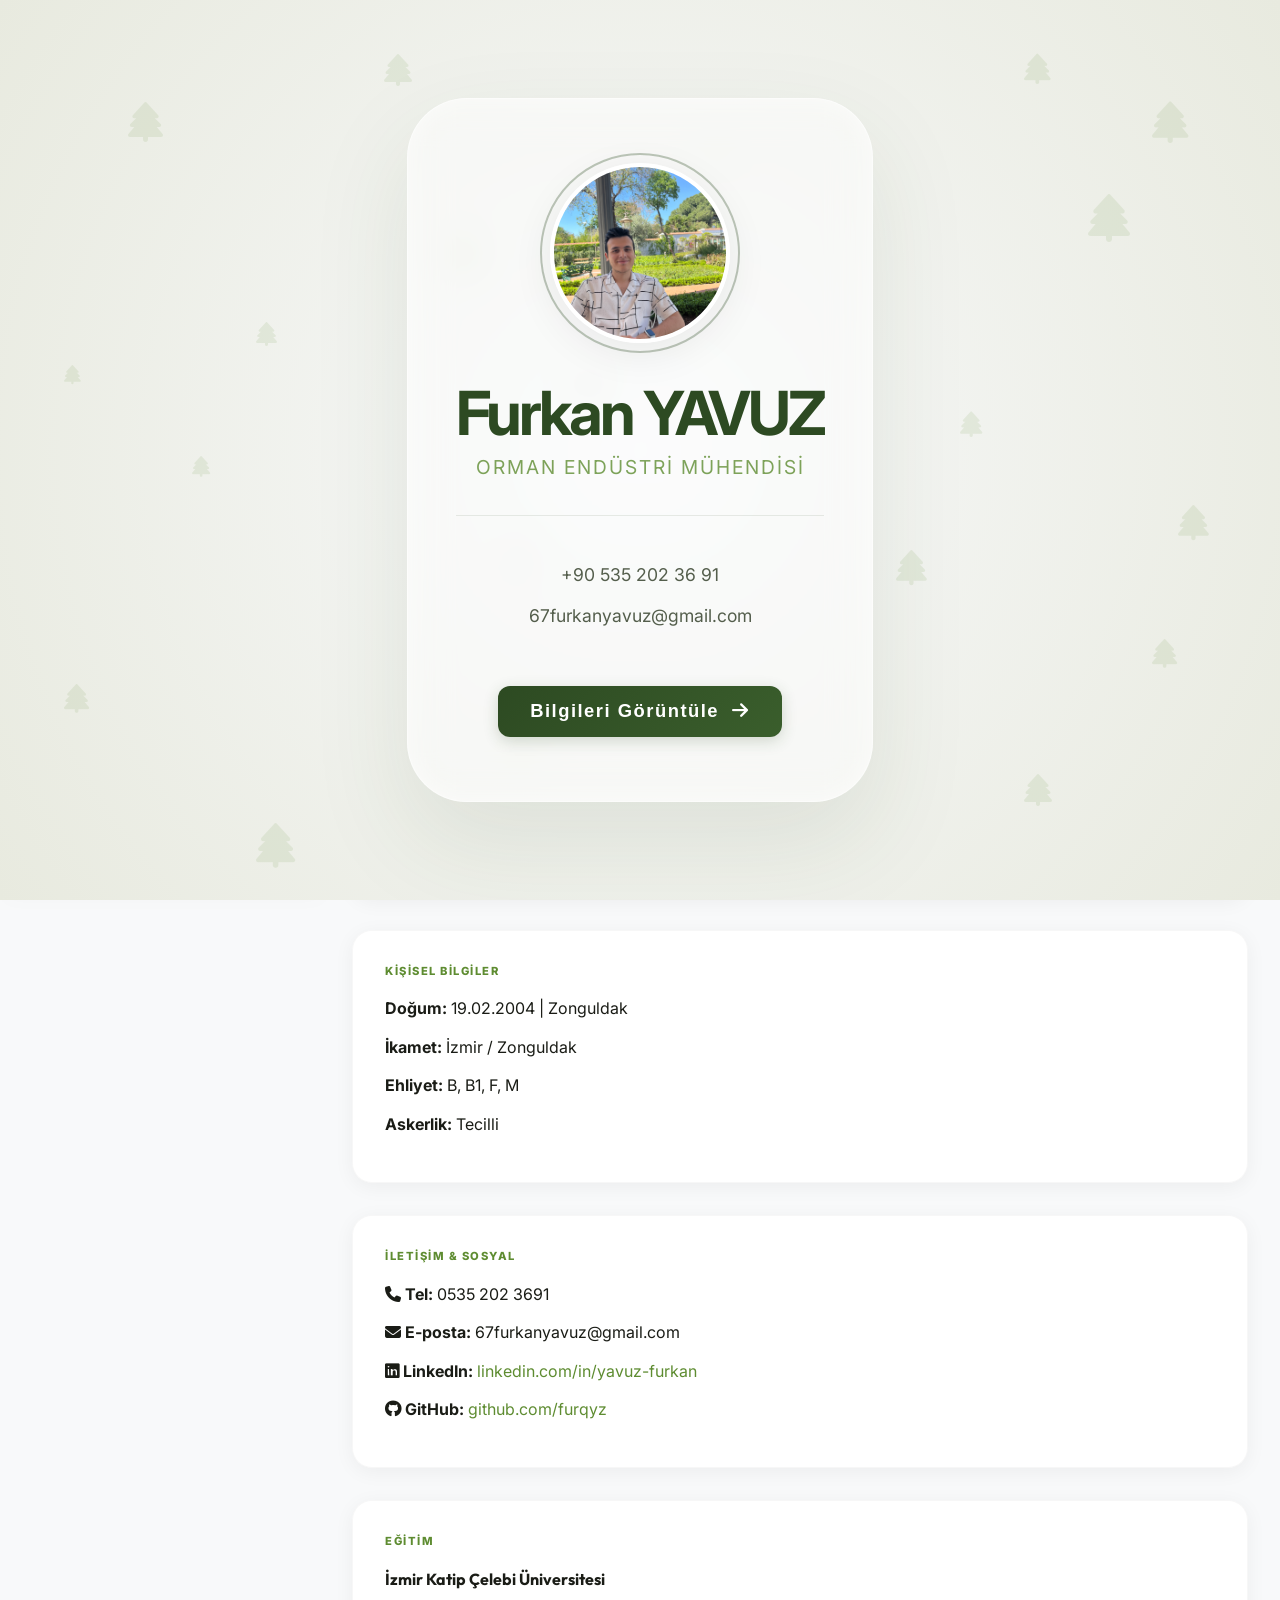
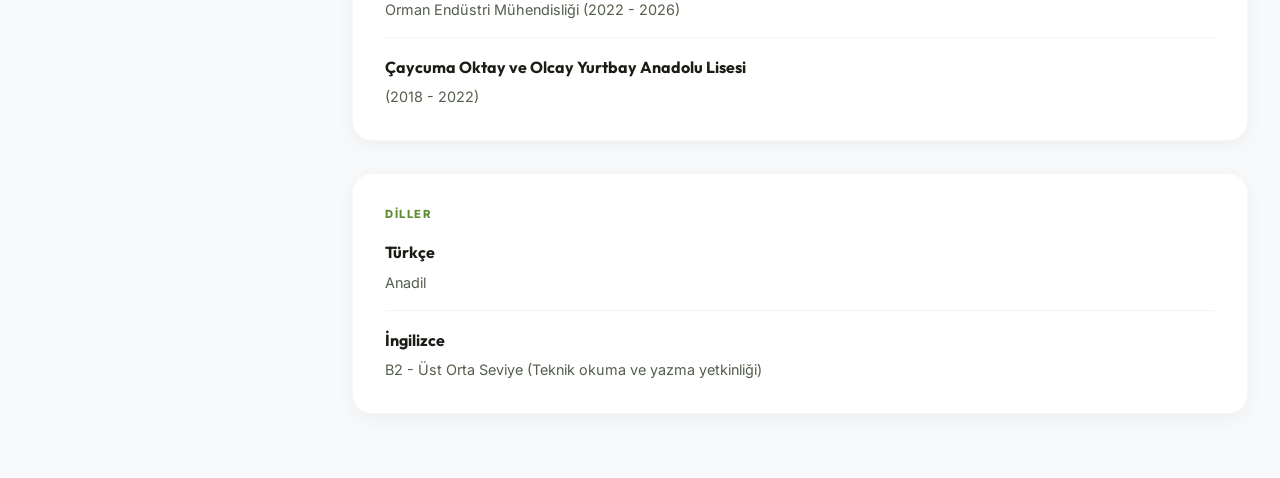
==== CV sitesi/index.html @ 7ef6dd88 "Add files via upload" ====
<!DOCTYPE html>
<html lang="tr">

<head>
    <meta charset="UTF-8">
    <meta name="viewport" content="width=device-width, initial-scale=1.0">
    <title>Furkan YAVUZ | Orman Endüstri Mühendisi</title>
    <meta name="description"
        content="Furkan YAVUZ - Profesyonel Profil ve CV Sitesi. Orman Endüstri Mühendisi, Yazılım ve Organizasyon Deneyimi.">
    <link rel="stylesheet" href="style.css">
    <link rel="stylesheet" href="https://cdnjs.cloudflare.com/ajax/libs/font-awesome/6.4.0/css/all.min.css">
</head>

<body>
    <!-- Splash Screen Overlay -->
    <div id="splashOverlay" class="splash-overlay">
        <div class="splash-bg">
            <!-- Many tree particles for a forest feel -->
            <div class="tree-particle tp1"></div>
            <div class="tree-particle tp2"></div>
            <div class="tree-particle tp3"></div>
            <div class="tree-particle tp4"></div>
            <div class="tree-particle tp5"></div>
            <div class="tree-particle tp6"></div>
            <div class="tree-particle tp7"></div>
            <div class="tree-particle tp8"></div>
            <div class="tree-particle tp9"></div>
            <div class="tree-particle tp10"></div>
            <div class="tree-particle tp11"></div>
            <div class="tree-particle tp12"></div>
            <div class="tree-particle tp13"></div>
            <div class="tree-particle tp14"></div>
            <div class="tree-particle tp15"></div>
            <div class="tree-particle tp16"></div>
            <div class="tree-particle tp17"></div>
            <div class="tree-particle tp18"></div>
            <div class="tree-particle tp19"></div>
            <div class="tree-particle tp20"></div>
        </div>
        <div class="splash-content">
            <div class="splash-photo-container">
                <img src="profile.jpg" alt="Furkan YAVUZ" class="splash-photo">
            </div>
            <h1 class="splash-name">Furkan YAVUZ</h1>
            <p class="splash-tagline" data-i18n="profile_title">Orman Endüstri Mühendisi</p>
            <div class="splash-info">
                <p>+90 535 202 36 91</p>
                <p>67furkanyavuz@gmail.com</p>
            </div>
            <button id="enterBtn" class="btn btn-enter">
                Bilgileri Görüntüle &nbsp; <i class="fas fa-arrow-right"></i>
            </button>
        </div>
    </div>

    <div class="blueprint-grid"></div>
    <button class="theme-toggle" id="themeToggle" title="Temayı Değiştir">
        <i class="fas fa-moon"></i>
    </button>
    <button class="lang-toggle" id="langToggle" title="Change Language">
        TR
    </button>
    <div class="app-container">
        <!-- Sidebar Navigation -->
        <nav class="sidebar">
            <div class="sidebar-content">
                <div class="profile-section">
                    <img src="profile.jpg" alt="Furkan YAVUZ" class="profile-img"
                        onerror="this.src='https://ui-avatars.com/api/?name=Furkan+YAVUZ&background=354024&color=E5D7C4&size=128'">
                    <h1 class="profile-name">Furkan YAVUZ</h1>
                    <p class="profile-title" data-i18n="profile_title">Orman Endüstri Mühendisi</p>
                </div>

                <div class="nav-links">
                    <a href="#kimim" class="nav-item active"><i class="fas fa-id-card"></i> <span
                            data-i18n="nav_about">Hakkımda</span></a>
                    <a href="#projeler" class="nav-item"><i class="fas fa-code-branch"></i> <span
                            data-i18n="nav_projects">Proje Deneyimlerim</span></a>
                    <a href="#deneyimler" class="nav-item"><i class="fas fa-briefcase"></i> <span
                            data-i18n="nav_experience">Çalışma Hayatım</span></a>
                    <a href="#egitim" class="nav-item"><i class="fas fa-graduation-cap"></i> <span
                            data-i18n="nav_certificates">Sertifikalarım</span></a>
                </div>
            </div>

            <div class="sidebar-footer">
                <div class="footer-actions">
                    <div class="contact-group" id="contactGroup">
                        <button class="btn btn-contact" id="contactBtn">
                            <i class="fas fa-comment-dots"></i> &nbsp; <span data-i18n="btn_contact">Bana Ulaş</span>
                        </button>
                        <div class="contact-links">
                            <a href="https://wa.me/905352023691" class="btn btn-sm btn-wa" target="_blank"
                                title="WhatsApp'tan Mesaj At">
                                <i class="fab fa-whatsapp"></i>
                            </a>
                            <a href="tel:+905352023691" class="btn btn-sm btn-call" title="Ara">
                                <i class="fas fa-phone"></i>
                            </a>
                            <a href="#" class="btn btn-sm btn-vcard" id="vcardBtn" title="Rehbere Ekle">
                                <i class="fas fa-address-card"></i>
                            </a>
                        </div>
                    </div>
                    <a href="cv.pdf" class="btn btn-cv" download>
                        <i class="fas fa-download"></i> &nbsp; <span data-i18n="btn_cv">CV İndir</span>
                    </a>
                </div>
            </div>
        </nav>

        <!-- Main Content -->
        <main class="main-content">
            <!-- Detailed Bio Section (Consolidated) -->
            <section id="kimim" class="active">
                <h2 class="section-title" data-i18n="about_title">Hakkımda olan bilgiler</h2>
                <div class="card" style="margin-bottom: 2rem;">
                    <h3 style="margin-top: 0; margin-bottom: 0.8rem; color: var(--forest-deep);"
                        data-i18n="bio_heading">Ben Kimim</h3>
                    <p data-i18n="bio_p1">Ben Furkan YAVUZ. 2004 yılında Zonguldak’ın Çaycuma ilçesinde doğdum. Lise
                        eğitimimi Zonguldak’ta
                        tamamladıktan sonra üniversite eğitimi için İzmir’e yerleştim ve şu an İzmir Katip Çelebi
                        Üniversitesi'nde Orman Endüstri Mühendisliği lisans sürecime devam ediyorum. Bu süreci sadece
                        akademik bir yolculuk olarak değil; bitmek bilmeyen bir öğrenme tutkusu ve girişimcilik serüveni
                        olarak tanımlıyorum. 4 yıllık öğrencilik hayatım boyunca, sınırları zorlayan pek çok farklı
                        disiplinde kendimi denemekten ve yeni alanlara atılmaktan asla çekinmedim. Yazılımdan finansal
                        analizlere, e-ticaret operasyonlarından TÜBİTAK 2209-A projelerine kadar uzanan bu süreçte;
                        500.000’den fazla kullanıcıya ulaşan projeler
                        yönettim ve sayısız girişimde aktif rol aldım.
                    </p>
                    <br>
                    <p data-i18n="bio_p2">Benim için en büyük motivasyon kaynağı, bilinmeyen bir konunun derinliklerine
                        inip onu en ince
                        ayrıntısına kadar çözümlemektir. Bir problemi veya teknolojiyi günlerce, gerekirse haftalarca
                        titizlikle araştırmaktan; o konunun uzmanı olana dek detaylarda kaybolmaktan büyük keyif alırım.
                        Öğrenmeye olan bu "aşırı" açık yapım ve teknik altyapımı ticari zekayla birleştirme yeteneğimle,
                        sadece verilen işi yapan değil; o işi kökten kavrayan, analiz eden ve inovatif çözümler üreten
                        bir vizyonla hareket ediyorum.</p>

                    <h3 style="margin-top: 1.5rem; margin-bottom: 0.8rem; color: var(--forest-deep);"
                        data-i18n="career_heading">Kariyer Hedefleri
                    </h3>
                    <p data-i18n="career_p1">Orman Endüstri Mühendisliği disiplinini, ileri seviye teknoloji hakimiyetim
                        ve dijital araçları
                        en uç sınırlarına kadar kullanma becerimle birleştirerek sektörde fark yaratmayı hedefliyorum.
                        Yazılım vizyonum ve analitik düşünme yapımla; geleneksel mühendislik süreçlerini dijital
                        sistemlere entegre eden, verimliliği teknolojiyle maksimize eden öncü projelerde etkin rol
                        almayı amaçlıyorum.</p>
                    <br>
                    <p data-i18n="career_p2">Öğrenmeye olan sınırsız merakımı ve teknik analitik yeteneğimi, kurumun
                        dijital dönüşüm vizyonuna
                        değer katacak bir kariyere dönüştürmek temel gayemdir. Sektörel bilgi birikimimi teknolojik
                        çözüm üretme gücümle birleştirerek, sadece süreci yöneten değil, geleceğin mühendislik
                        çözümlerini inşa eden bir vizyonla hareket ediyorum.</p>
                </div>

                <div class="card-grid grid-info">
                    <div class="card">
                        <span class="card-tag" data-i18n="tag_personal">Kişisel Bilgiler</span>
                        <ul style="color: var(--text-primary); margin-top: 1rem;">
                            <li style="margin-bottom: 0.8rem;"><strong data-i18n="info_birth">Doğum:</strong> 19.02.2004
                                | Zonguldak</li>
                            <li style="margin-bottom: 0.8rem;"><strong data-i18n="info_residence">İkamet:</strong> İzmir
                                / Zonguldak</li>
                            <li style="margin-bottom: 0.8rem;"><strong data-i18n="info_license">Ehliyet:</strong> B, B1,
                                F, M </li>
                            <li style="margin-bottom: 0.8rem;"><strong data-i18n="info_military">Askerlik:</strong>
                                <span data-i18n="military_status">Tecilli</span>
                            </li>
                        </ul>
                    </div>
                    <div class="card">
                        <span class="card-tag">İletişim & Sosyal</span>
                        <ul style="color: var(--text-primary); margin-top: 1rem;">
                            <li style="margin-bottom: 0.8rem;"><strong><i class="fas fa-phone"></i> Tel:</strong> 0535
                                202 3691</li>
                            <li style="margin-bottom: 0.8rem;"><strong><i class="fas fa-envelope"></i> E-posta:</strong>
                                67furkanyavuz@gmail.com</li>
                            <li style="margin-bottom: 0.8rem;"><strong><i class="fas fa-brands fa-linkedin"></i>
                                    LinkedIn:</strong> <a href="https://linkedin.com/in/yavuz-furkan" target="_blank"
                                    style="color: var(--forest-light);">linkedin.com/in/yavuz-furkan</a></li>
                            <li style="margin-bottom: 0.8rem;"><strong><i class="fas fa-brands fa-github"></i>
                                    GitHub:</strong> <a href="https://github.com/furqyz" target="_blank"
                                    style="color: var(--forest-light);">github.com/furqyz</a></li>
                        </ul>
                    </div>
                    <div class="card">
                        <span class="card-tag" data-i18n="tag_education">Eğitim</span>
                        <div style="margin-top: 1rem;">
                            <h4 style="font-size: 1rem; margin-bottom: 0.3rem;" data-i18n="uni_name">İzmir Katip Çelebi
                                Üniversitesi</h4>
                            <p style="font-size: 0.9rem; color: var(--text-muted);" data-i18n="uni_deg">Orman Endüstri
                                Mühendisliği (2022 - 2026)</p>
                            <hr style="margin: 1rem 0; opacity: 0.1;">
                            <h4 style="font-size: 1rem; margin-bottom: 0.3rem;" data-i18n="highschool_name">Çaycuma
                                Oktay ve Olcay Yurtbay Anadolu Lisesi</h4>
                            <p style="font-size: 0.9rem; color: var(--text-muted);">(2018 - 2022)</p>
                        </div>
                    </div>
                    <div class="card">
                        <span class="card-tag" data-i18n="tag_languages">Diller</span>
                        <div style="margin-top: 1rem;">
                            <h4 style="font-size: 1rem; margin-bottom: 0.3rem;" data-i18n="lang_tr">Türkçe</h4>
                            <p style="font-size: 0.9rem; color: var(--text-muted);" data-i18n="lang_tr_level">Anadil</p>
                            <hr style="margin: 1rem 0; opacity: 0.1;">
                            <h4 style="font-size: 1rem; margin-bottom: 0.3rem;" data-i18n="lang_en">İngilizce</h4>
                            <p style="font-size: 0.9rem; color: var(--text-muted);" data-i18n="lang_en_level">B2 - Üst
                                Orta Seviye (Teknik okuma ve yazma yetkinliği)</p>
                        </div>
                    </div>
                </div>
            </section>

            <!-- Projects Section -->
            <section id="projeler">
                <h2 class="section-title" data-i18n="projects_title">Proje Deneyimlerim</h2>
                <div class="card-grid">
                    <div class="card">
                        <span class="card-tag" data-i18n="tag_ops">Operasyon & Satış</span>
                        <h3 data-i18n="proj_ops_title">Dijital & Fiziksel Ürün Operasyonları</h3>
                        <span class="card-date" data-i18n="date_present">Mart 2021 – Hâlen</span>
                        <p data-i18n="proj_ops_desc">Lisans, yazılım ve fiziksel ürünlerin tedarik, satış ve satış
                            sonrası destek süreçlerini yürütüyorum. Ödeme sistemleri entegrasyonu ve müşteri deneyimi
                            süreçlerini bireysel olarak yönetmekteyim.</p>
                    </div>
                    <div class="card">
                        <span class="card-tag" data-i18n="tag_trade">Ticaret & Tedarik</span>
                        <h3 data-i18n="proj_trade_title">Uluslararası Ürün Tedarik & Satış Operasyonu</h3>
                        <span class="card-date">2024</span>
                        <p data-i18n="proj_trade_desc">Yurtdışından ürün tedarik edip (oyun konsolu ve aksesuarları)
                            online ve fiziksel dağıtım kanalları üzerinden 250’den fazla satış işlemini uçtan uca
                            yönettim.</p>
                    </div>
                    <div class="card">
                        <span class="card-tag" data-i18n="tag_hobby">Yazılım & Tasarım</span>
                        <h3 data-i18n="proj_web_title">Yazılım & Web Geliştirme (Hobi)</h3>
                        <span class="card-date" data-i18n="date_constant">Sürekli Gelişim</span>
                        <p data-i18n="proj_web_desc">Kullanıcı ihtiyaçlarına yönelik basit çaplı uygulama geliştirme
                            çalışmaları yürütüyor ve modern arayüz tasarımlarına sahip web siteleri hazırlıyorum.</p>
                    </div>
                    <div class="card">
                        <span class="card-tag">Akademik Araştırma</span>
                        <h3>TÜBİTAK 2209-A Araştırma Projesi</h3>
                        <span class="card-date">Kasım 2025 – Hâlen</span>
                        <p>Sürdürülebilir malzeme geliştirme üzerine odaklanan projenin; deneysel tasarım, uygulama ve
                            raporlama aşamalarında aktif rol aldım.</p>
                    </div>
                    <div class="card">
                        <span class="card-tag">Organizasyon</span>
                        <h3>Saha Organizasyon & Etkinlik Yönetimi</h3>
                        <span class="card-date">Haziran 2024</span>
                        <p>VAR sistemi destekli, ödüllü futbol turnuvasının tüm operasyonel süreçlerini yönettim.
                            Sponsorluk görüşmeleri, bütçe yönetimi ve saha koordinasyonunu üstlendim.</p>
                    </div>
                    <div class="card">
                        <span class="card-tag">Girişimcilik</span>
                        <h3>Butik Mum Üretim & E-Ticaret Girişimi</h3>
                        <span class="card-date">Eylül 2023 – Mart 2024</span>
                        <p>Atölye aşamasında ürünlerin bizzat üretimini, formülasyonunu ve tasarımını gerçekleştirerek;
                            paketlemeden dijital pazarlamaya kadar tüm e-ticaret operasyonlarını uçtan uca yönettim.</p>
                    </div>
                    <div class="card">
                        <span class="card-tag">Finans & Analiz</span>
                        <h3>Borsa ve Finans Yönetimi</h3>
                        <span class="card-date">Ekim 2022 – Hâlen</span>
                        <p>BIST ve ABD borsalarında aktif işlem yaparak portföy yönetimi gerçekleştiriyorum. Finansal
                            okuryazarlık kapsamında teknik analiz paylaşımları yapıyorum.</p>
                    </div>
                    <div class="card">
                        <span class="card-tag" data-i18n="tag_ecommerce">E-Ticaret Girişimi</span>
                        <h3 data-i18n="proj_ecomm2_title">E-Ticaret & Perakende Girişimi</h3>
                        <span class="card-date">2022</span>
                        <p data-i18n="proj_ecomm2_desc">Online ayakkabı satış mağazası kurulumu kapsamında pazar
                            araştırması ve operasyonel planlama süreçlerini tamamladım.</p>
                    </div>
                    <div class="card">
                        <span class="card-tag" data-i18n="tag_software">Yazılım Geliştirme</span>
                        <h3 data-i18n="proj_bot_title">Yazılım & Bot Geliştirme</h3>
                        <span class="card-date">Haziran 2020 – Ocak 2023</span>
                        <p data-i18n="proj_bot_desc">Node.js kullanarak 500.000’den fazla kullanıcıya hizmet veren
                            Discord botları
                            geliştirdim. Ayrıca, üçüncü kişilere özel botlar tasarlayarak ticari satış operasyonlarını
                            yönettim.</p>
                    </div>
                    <div class="card">
                        <span class="card-tag" data-i18n="tag_design">Tasarım & İçerik</span>
                        <h3 data-i18n="proj_design_title">Grafik Tasarım & İçerik Üretimi</h3>
                        <span class="card-date">Temmuz 2018 – Haziran 2022</span>
                        <p data-i18n="proj_design_desc">Sosyal medya platformları için profesyonel içerik üretimi, logo
                            tasarımı ve video kurgusu süreçlerini yönettim.</p>
                    </div>
                </div>
            </section>

            <!-- Experience Section -->
            <section id="deneyimler">
                <h2 class="section-title" data-i18n="experience_title">Çalışma Hayatım</h2>
                <div class="card-grid">
                    <div class="card">
                        <span class="card-tag" data-i18n="tag_family">Aile İşletmesi / Ticaret</span>
                        <h3 data-i18n="exp_yavuzlar_title">Yavuzlar Plastik</h3>
                        <span class="card-date" data-i18n="exp_yavuzlar_loc">Filyos - Zonguldak</span>
                        <p data-i18n="exp_yavuzlar_desc">Kendi iş yerimizde montaj ve satış operasyonlarını bizzat
                            yürütüyorum; ürün tedarik ve müşteri yönetimi süreçlerini yönetiyorum.</p>
                    </div>
                    <div class="card">
                        <span class="card-tag" data-i18n="tag_intern">Staj / Deneyim</span>
                        <h3 data-i18n="exp_teksoz_title">Teksöz Orman Ürünleri</h3>
                        <span class="card-date" data-i18n="exp_teksoz_loc">Hatay - Antakya</span>
                        <p data-i18n="exp_teksoz_desc">Sektörel süreçler ve hammadde yönetimi üzerine pratik saha
                            deneyimi.</p>
                    </div>
                    <div class="card">
                        <span class="card-tag" data-i18n="tag_field">Staj / Saha Deneyimi</span>
                        <h3 data-i18n="exp_akyuzlu_title">Akyüzlü Mühendislik</h3>
                        <span class="card-date" data-i18n="exp_akyuzlu_loc">Çaycuma - Zonguldak</span>
                        <p data-i18n="exp_akyuzlu_desc">Saha çalışmalarına aktif katılım sağlayarak; izin belgelerinin
                            düzenlenmesi ve mühendislik planlama süreçlerinde rol alıyorum.</p>
                    </div>
                </div>
            </section>

            <!-- Skills & Certificates -->
            <section id="egitim">
                <h2 class="section-title" data-i18n="skills_title">Beceriler & Sertifikalar</h2>

                <h3 style="margin-bottom: 1rem;" data-i18n="tech_skills_heading">Teknik Beceriler</h3>
                <div class="skills-container">
                    <span class="skill-badge" data-i18n="skill_pazar">Pazar Analizi & Trend Öngörüsü</span>
                    <span class="skill-badge" data-i18n="skill_endustri">Endüstriyel Süreç Yönetimi</span>
                    <span class="skill-badge" data-i18n="skill_veri">Veri Odaklı Satış Stratejileri</span>
                    <span class="skill-badge" data-i18n="skill_gorsel">Görsel Kimlik & Marka İletişimi</span>
                    <span class="skill-badge" data-i18n="skill_teknik">Teknik & Kreatif Metin Yazarlığı</span>
                    <span class="skill-badge" data-i18n="skill_dijital">Dijital İş Akışı & Otomasyon</span>
                    <span class="skill-badge" data-i18n="skill_stratejik">Stratejik Planlama & Çizelgeleme</span>
                    <span class="skill-badge" data-i18n="skill_analitik">Analitik Problem Çözme</span>
                    <span class="skill-badge" data-i18n="skill_ileri">İleri Seviye Veri Analitiği</span>
                    <span class="skill-badge" data-i18n="skill_proje">Proje Yaşam Döngüsü Takibi</span>
                </div>

                <h3 style="margin-top: 2rem; margin-bottom: 1rem;" data-i18n="certs_heading">Sertifikalar & Belgeler
                </h3>
                <div class="card">
                    <ul style="color: var(--text-primary); padding-left: 1.2rem;">
                        <li style="margin-bottom: 0.5rem;"><i class="fas fa-certificate"
                                style="color: var(--text-accent);"></i> <span data-i18n="cert_excel">Microsoft Excel
                                Temelleri</span></li>
                        <li style="margin-bottom: 0.5rem;"><i class="fas fa-certificate"
                                style="color: var(--text-accent);"></i> <span data-i18n="cert_word">Microsoft Word
                                Temelleri</span></li>
                        <li style="margin-bottom: 0.5rem;"><i class="fas fa-certificate"
                                style="color: var(--text-accent);"></i> <span data-i18n="cert_ent">Girişimcilik
                                Temelleri</span></li>
                        <li style="margin-bottom: 0.5rem;"><i class="fas fa-certificate"
                                style="color: var(--text-accent);"></i> <span data-i18n="cert_invest">Şirket Değerleme
                                ve Yatırım Süreçleri</span></li>
                        <li style="margin-bottom: 0.5rem;"><i class="fas fa-certificate"
                                style="color: var(--text-accent);"></i> <span data-i18n="cert_fin">Finansal
                                Okuryazarlık</span></li>
                        <li style="margin-bottom: 0.5rem;"><i class="fas fa-certificate"
                                style="color: var(--text-accent);"></i> <span data-i18n="cert_canva">Uygulamalı
                                Canva</span></li>
                        <li style="margin-bottom: 0.5rem;"><i class="fas fa-language"
                                style="color: var(--text-accent);"></i> <span data-i18n="cert_en">B2 Seviye
                                İngilizce</span></li>
                        <li style="margin-bottom: 0.5rem;"><i class="fas fa-anchor"
                                style="color: var(--text-accent);"></i> <span data-i18n="cert_sea">Amatör Denizci
                                Belgesi</span></li>
                        <li style="margin-bottom: 0.5rem;"><i class="fas fa-plane"
                                style="color: var(--text-accent);"></i> <span data-i18n="cert_uav">İHA - 1 - Sportif /
                                Amatör Belgesi</span></li>
                    </ul>
                </div>
            </section>

            </section>
        </main>
    </div>

    <script src="script.js"></script>
</body>

</html>
---- CV sitesi/style.css ----
@import url('https://fonts.googleapis.com/css2?family=Inter:wght@300;400;500;600;700&family=Outfit:wght@300;400;500;600;700&display=swap');

/* Splash Screen Overlay */
.splash-overlay {
    position: fixed;
    top: 0;
    left: 0;
    width: 100%;
    height: 100%;
    background: radial-gradient(circle at center, var(--off-white) 0%, #E8EADF 100%);
    z-index: 9999;
    display: flex;
    justify-content: center;
    align-items: center;
    transition: all 1.2s cubic-bezier(0.16, 1, 0.3, 1);
    overflow: hidden;
}

.dark-theme .splash-overlay {
    background: radial-gradient(circle at center, #151812 0%, #0B0C0A 100%);
}

.splash-overlay.hide {
    opacity: 0;
    pointer-events: none;
    transition: opacity 0.8s ease 0.4s;
}

/* Transition Phases */
.splash-overlay.zoom-out .splash-content {
    opacity: 0;
    transform: scale(0.9);
    filter: blur(10px);
    transition: all 0.6s ease;
}

.splash-overlay.zoom-out .tree-particle {
    animation: treeFlyOut 1s cubic-bezier(0.7, 0, 0.3, 1) forwards !important;
}

@keyframes treeFlyOut {
    to {
        transform: scale(15) translate(var(--tx), var(--ty));
        opacity: 0;
        filter: blur(10px);
    }
}

.splash-bg {
    position: absolute;
    top: 0;
    left: 0;
    width: 100%;
    height: 100%;
    z-index: 1;
}

/* Scattered Tree Particles */
.tree-particle {
    position: absolute;
    color: var(--forest-light);
    opacity: 0.1;
    font-family: 'Font Awesome 5 Free';
    font-weight: 900;
    user-select: none;
    pointer-events: none;
}

.tree-particle::before {
    content: '\f1bb';
}

.tp1 {
    top: 10%;
    left: 10%;
    font-size: 2.5rem;
    animation: gentleSway 20s infinite ease-in-out;
    --tx: -100vw;
    --ty: -100vh;
}

.tp2 {
    top: 75%;
    left: 5%;
    font-size: 1.8rem;
    animation: gentleSway 25s infinite ease-in-out -5s;
    --tx: -100vw;
    --ty: 100vh;
}

.tp3 {
    top: 20%;
    left: 85%;
    font-size: 3rem;
    animation: gentleSway 30s infinite ease-in-out -10s;
    --tx: 100vw;
    --ty: -100vh;
}

.tp4 {
    top: 85%;
    left: 80%;
    font-size: 2rem;
    animation: gentleSway 22s infinite ease-in-out -2s;
    --tx: 100vw;
    --ty: 100vh;
}

.tp5 {
    top: 15%;
    left: 55%;
    font-size: 1.5rem;
    animation: gentleSway 28s infinite ease-in-out -15s;
    --tx: 0;
    --ty: -100vh;
}

.tp6 {
    top: 55%;
    left: 92%;
    font-size: 2.2rem;
    animation: gentleSway 32s infinite ease-in-out -8s;
    --tx: 100vw;
    --ty: 0;
}

.tp7 {
    top: 40%;
    left: 5%;
    font-size: 1.2rem;
    animation: gentleSway 19s infinite ease-in-out -1s;
    --tx: -100vw;
    --ty: 0;
}

.tp8 {
    top: 5%;
    left: 30%;
    font-size: 2rem;
    animation: gentleSway 24s infinite ease-in-out -12s;
    --tx: -50vw;
    --ty: -100vh;
}

.tp9 {
    top: 60%;
    left: 40%;
    font-size: 1.4rem;
    animation: gentleSway 27s infinite ease-in-out -4s;
    --tx: -20vw;
    --ty: 100vh;
}

.tp10 {
    top: 90%;
    left: 20%;
    font-size: 2.8rem;
    animation: gentleSway 35s infinite ease-in-out -18s;
    --tx: -80vw;
    --ty: 100vh;
}

.tp11 {
    top: 45%;
    left: 75%;
    font-size: 1.6rem;
    animation: gentleSway 21s infinite ease-in-out -3s;
    --tx: 50vw;
    --ty: 10vh;
}

.tp12 {
    top: 5%;
    left: 80%;
    font-size: 1.9rem;
    animation: gentleSway 26s infinite ease-in-out -9s;
    --tx: 80vw;
    --ty: -100vh;
}

.tp13 {
    top: 35%;
    left: 20%;
    font-size: 1.5rem;
    animation: gentleSway 23s infinite ease-in-out -7s;
    --tx: -80vw;
    --ty: -30vh;
}

.tp14 {
    top: 60%;
    left: 70%;
    font-size: 2.2rem;
    animation: gentleSway 29s infinite ease-in-out -11s;
    --tx: 80vw;
    --ty: 40vh;
}

.tp15 {
    top: 80%;
    left: 40%;
    font-size: 1.7rem;
    animation: gentleSway 24s infinite ease-in-out -4s;
    --tx: 0;
    --ty: 100vh;
}

.tp16 {
    top: 25%;
    left: 35%;
    font-size: 2.4rem;
    animation: gentleSway 31s infinite ease-in-out -13s;
    --tx: -40vw;
    --ty: -80vh;
}

.tp17 {
    top: 50%;
    left: 15%;
    font-size: 1.3rem;
    animation: gentleSway 19s infinite ease-in-out -2s;
    --tx: -100vw;
    --ty: 20vh;
}

.tp18 {
    top: 10%;
    left: 90%;
    font-size: 2.6rem;
    animation: gentleSway 33s infinite ease-in-out -16s;
    --tx: 100vw;
    --ty: -100vh;
}

.tp19 {
    top: 70%;
    left: 90%;
    font-size: 1.8rem;
    animation: gentleSway 27s infinite ease-in-out -5s;
    --tx: 100vw;
    --ty: 60vh;
}

.tp20 {
    top: 40%;
    left: 45%;
    font-size: 2.1rem;
    animation: gentleSway 25s infinite ease-in-out -8s;
    --tx: 0;
    --ty: -100vh;
}


@keyframes gentleSway {

    0%,
    100% {
        transform: translate(0, 0) rotate(0deg);
    }

    33% {
        transform: translate(35px, 20px) rotate(8deg);
    }

    66% {
        transform: translate(-25px, 30px) rotate(-6deg);
    }
}

.splash-content {
    position: relative;
    z-index: 10;
    text-align: center;
    max-width: 500px;
    padding: 4rem 3rem;
    background: rgba(255, 255, 255, 0.45);
    backdrop-filter: blur(20px);
    border-radius: 60px;
    border: 1px solid rgba(255, 255, 255, 0.6);
    box-shadow:
        0 40px 100px rgba(45, 74, 34, 0.1),
        inset 0 0 20px rgba(255, 255, 255, 0.5);
    transition: var(--transition);
}

.dark-theme .splash-content {
    background: rgba(21, 24, 18, 0.6);
    border: 1px solid rgba(255, 255, 255, 0.05);
    box-shadow: 0 40px 100px rgba(0, 0, 0, 0.4);
}

.splash-photo-container {
    position: relative;
    width: 180px;
    height: 180px;
    margin: 0 auto 2.5rem;
}

.splash-photo-container::after {
    content: '';
    position: absolute;
    top: -10px;
    left: -10px;
    right: -10px;
    bottom: -10px;
    border: 2px solid var(--forest-deep);
    border-radius: 50%;
    opacity: 0.3;
    animation: pulseBorder 3s infinite ease-in-out;
}

@keyframes pulseBorder {

    0%,
    100% {
        transform: scale(1);
        opacity: 0.3;
    }

    50% {
        transform: scale(1.05);
        opacity: 0.1;
    }
}

.splash-photo {
    width: 100%;
    height: 100%;
    border-radius: 50%;
    border: 4px solid var(--pure-white);
    box-shadow: var(--shadow-premium);
    object-fit: cover;
}

.splash-name {
    font-family: var(--font-header);
    font-size: 3.8rem;
    line-height: 1;
    letter-spacing: -3px;
    margin-bottom: 0.5rem;
    color: var(--forest-deep);
}

.splash-tagline {
    font-family: var(--font-header);
    font-size: 1.2rem;
    color: var(--forest-light);
    letter-spacing: 2px;
    text-transform: uppercase;
    margin-bottom: 2rem;
    opacity: 0.8;
}

.splash-info {
    border-top: 1px solid rgba(45, 74, 34, 0.1);
    padding-top: 2rem;
    font-size: 1.1rem;
    color: var(--text-muted);
    margin-bottom: 3.5rem;
}

.splash-info p {
    margin: 0.8rem 0;
    text-align: center;
}

.btn-enter {
    padding: 1.4rem 3.5rem;
    font-size: 1.15rem;
    font-weight: 700;
    letter-spacing: 1.5px;
    background: var(--forest-deep);
    color: var(--pure-white) !important;
    border-radius: 100px;
    box-shadow: 0 15px 45px rgba(45, 74, 34, 0.3);
    transition: all 0.5s cubic-bezier(0.16, 1, 0.3, 1);
    cursor: pointer;
}

.btn-enter:hover {
    transform: translateY(-8px) scale(1.05);
    box-shadow: 0 20px 60px rgba(45, 74, 34, 0.4);
    background: var(--charcoal-green);
}


/* Language Toggle */
.lang-toggle {
    position: fixed;
    top: 2rem;
    right: 5.5rem;
    z-index: 1001;
    background: var(--bg-card);
    border: 1px solid rgba(45, 74, 34, 0.1);
    color: var(--forest-deep);
    width: 45px;
    height: 45px;
    border-radius: 50%;
    display: flex;
    align-items: center;
    justify-content: center;
    cursor: pointer;
    box-shadow: var(--shadow-soft);
    transition: var(--transition);
    font-weight: 700;
    font-size: 0.8rem;
    font-family: 'Outfit', sans-serif;
}

.lang-toggle:hover {
    background: var(--forest-deep);
    color: var(--pure-white);
    transform: scale(1.1);
}

:root {
    /* New Fresh Forest Color Palette */
    --forest-deep: #2D4A22;
    --forest-light: #5E8C31;
    --charcoal-green: #1A1C16;
    --sage-gray: #545E4C;
    --off-white: #F8F9FA;
    --pure-white: #FFFFFF;

    /* Semantic Colors */
    --bg-main: var(--off-white);
    --bg-card: var(--pure-white);
    --text-primary: var(--charcoal-green);
    --text-accent: var(--forest-deep);
    --text-muted: var(--sage-gray);

    /* Spacing & Borders */
    --spacing-xs: 0.5rem;
    --spacing-sm: 1rem;
    --spacing-md: 2rem;
    --spacing-lg: 4rem;
    --border-radius: 20px;
    --transition: all 0.4s cubic-bezier(0.16, 1, 0.3, 1);
    --shadow-soft: 0 4px 20px rgba(26, 28, 22, 0.05);
    --shadow-premium: 0 10px 40px rgba(26, 28, 22, 0.08);
}

/* Dark Theme Variables */
body.dark-theme {
    --bg-main: #0B0C0A;
    --bg-card: #151812;
    --forest-deep: #4CD964;
    /* Brighter accent for dark */
    --forest-light: #2D4A22;
    --charcoal-green: #E5D7C4;
    /* Bone text for dark */
    --sage-gray: #A2A89C;
    --pure-white: #151812;
    --off-white: #0B0C0A;
    --text-primary: #E5D7C4;
    --text-muted: #A2A89C;
    --shadow-soft: 0 4px 20px rgba(0, 0, 0, 0.4);
    --shadow-premium: 0 10px 40px rgba(0, 0, 0, 0.5);
}

/* Blueprint Grid Background */
.blueprint-grid {
    position: fixed;
    top: 0;
    left: 0;
    width: 100%;
    height: 100%;
    z-index: -1;
    background-image:
        linear-gradient(rgba(45, 74, 34, 0.03) 1px, transparent 1px),
        linear-gradient(90deg, rgba(45, 74, 34, 0.03) 1px, transparent 1px);
    background-size: 30px 30px;
    pointer-events: none;
}

.dark-theme .blueprint-grid {
    background-image:
        linear-gradient(rgba(255, 255, 255, 0.02) 1px, transparent 1px),
        linear-gradient(90deg, rgba(255, 255, 255, 0.02) 1px, transparent 1px);
}

/* Scroll Reveal */
.reveal {
    opacity: 0;
    transform: translateY(30px);
    transition: all 0.8s cubic-bezier(0.16, 1, 0.3, 1);
}

.reveal.visible {
    opacity: 1;
    transform: translateY(0);
}

* {
    margin: 0;
    padding: 0;
    box-sizing: border-box;
}

body {
    font-family: 'Inter', sans-serif;
    background-color: var(--bg-main);
    color: var(--text-primary);
    line-height: 1.6;
    overflow-x: hidden;
}

h1,
h2,
h3,
h4 {
    font-family: 'Outfit', sans-serif;
    color: var(--text-primary);
    font-weight: 700;
}

a {
    text-decoration: none;
    color: inherit;
    transition: var(--transition);
}

ul {
    list-style: none;
}

/* Layout */
.app-container {
    display: flex;
    min-height: 100vh;
}

/* Sidebar Navigation */
.sidebar {
    width: 320px;
    height: 100vh;
    position: fixed;
    left: 0;
    top: 0;
    padding: var(--spacing-md);
    display: flex;
    flex-direction: column;
    justify-content: space-between;
    background-color: var(--pure-white);
    border-right: 1px solid rgba(26, 28, 22, 0.05);
    z-index: 1000;
    box-shadow: 4px 0 20px rgba(0, 0, 0, 0.02);
}

.profile-section {
    display: flex;
    flex-direction: column;
    align-items: center;
    text-align: center;
    margin-bottom: var(--spacing-md);
}

.profile-img {
    width: 140px;
    height: 140px;
    border-radius: 50%;
    object-fit: cover;
    margin-bottom: var(--spacing-sm);
    box-shadow: var(--shadow-premium);
    border: 4px solid var(--off-white);
}

.profile-name {
    font-size: 1.6rem;
    color: var(--text-primary);
    letter-spacing: -0.5px;
}

.profile-title {
    font-size: 0.95rem;
    color: var(--forest-light);
    font-weight: 600;
}

.nav-links {
    margin-top: var(--spacing-md);
}

.nav-item {
    padding: 0.8rem 1.2rem;
    border-radius: 12px;
    margin-bottom: 0.6rem;
    font-weight: 500;
    font-size: 0.95rem;
    cursor: pointer;
    display: flex;
    align-items: center;
    gap: 0.7rem;
    color: var(--sage-gray);
    transition: var(--transition);
}

.nav-item i {
    font-size: 1.1rem;
    opacity: 0.7;
}

.nav-item:hover {
    background-color: var(--off-white);
    color: var(--forest-deep);
    transform: translateX(5px);
}

.nav-item.active {
    background-color: var(--forest-deep);
    color: var(--pure-white);
    box-shadow: 0 4px 15px rgba(45, 74, 34, 0.2);
}

.nav-item.active i {
    opacity: 1;
}

/* Main Content Area */
.main-content {
    margin-left: 320px;
    flex: 1;
    padding: var(--spacing-lg) var(--spacing-md);
    max-width: 1400px;
}

section {
    display: none;
    margin-bottom: 0;
    animation: fadeIn 0.4s ease-out;
}

section.active {
    display: block;
}

@keyframes fadeIn {
    from {
        opacity: 0;
        transform: translateY(10px);
    }

    to {
        opacity: 1;
        transform: translateY(0);
    }
}

.section-title {
    font-size: 2.2rem;
    margin-bottom: var(--spacing-md);
    position: relative;
    display: inline-block;
    color: var(--forest-deep);
}

.section-title::after {
    content: '';
    position: absolute;
    left: 0;
    bottom: -8px;
    width: 50px;
    height: 4px;
    background: linear-gradient(90deg, var(--forest-deep), var(--forest-light));
    border-radius: 2px;
}

/* Cards */
.card-grid {
    display: grid;
    grid-template-columns: repeat(auto-fill, minmax(280px, 1fr));
    gap: var(--spacing-md);
}

.grid-info {
    grid-template-columns: repeat(auto-fit, minmax(450px, 1fr));
}

.card {
    background-color: var(--bg-card);
    padding: var(--spacing-md);
    border-radius: var(--border-radius);
    transition: var(--transition);
    border: 1px solid rgba(0, 0, 0, 0.03);
    box-shadow: var(--shadow-soft);
}

.card:hover {
    transform: translateY(-8px);
    box-shadow: var(--shadow-premium);
    border-color: rgba(94, 140, 49, 0.1);
}

.card-tag {
    font-size: 0.7rem;
    text-transform: uppercase;
    color: var(--forest-light);
    font-weight: 800;
    letter-spacing: 1.5px;
    margin-bottom: var(--spacing-xs);
    display: block;
}

.card h3 {
    margin-bottom: var(--spacing-xs);
    font-size: 1.3rem;
}

.card-date {
    font-size: 0.85rem;
    color: var(--text-muted);
    font-weight: 500;
    margin-bottom: var(--spacing-sm);
    display: block;
}

/* Skills */
.skills-container {
    display: flex;
    flex-wrap: wrap;
    gap: 0.7rem;
}

.skill-badge {
    padding: 0.6rem 1.4rem;
    background-color: var(--pure-white);
    color: var(--forest-deep);
    border: 1px solid rgba(45, 74, 34, 0.1);
    border-radius: 50px;
    font-size: 0.9rem;
    font-weight: 600;
    transition: var(--transition);
}

.skill-badge:hover {
    background-color: var(--forest-deep);
    color: var(--pure-white);
    transform: translateY(-3px);
    box-shadow: 0 4px 12px rgba(45, 74, 34, 0.15);
}

/* Button */
.btn {
    display: inline-flex;
    align-items: center;
    justify-content: center;
    padding: 0.9rem 2rem;
    background: linear-gradient(135deg, var(--forest-deep), #3a5e2c);
    color: var(--pure-white);
    border-radius: 12px;
    font-weight: 600;
    transition: var(--transition);
    border: none;
    cursor: pointer;
    box-shadow: 0 4px 15px rgba(45, 74, 34, 0.2);
}

.btn:hover {
    transform: translateY(-2px) scale(1.02);
    box-shadow: 0 8px 25px rgba(45, 74, 34, 0.3);
}

.btn:active,
.nav-item:active,
.card:active {
    transform: scale(0.96);
}

.footer-actions {
    display: flex;
    gap: 0.6rem;
    width: 100%;
    align-items: center;
}

.contact-group {
    position: relative;
    flex: 1.2;
    display: flex;
}

.btn-contact {
    width: 100%;
    background: var(--off-white);
    color: var(--forest-deep);
    font-size: 0.85rem;
    padding: 0.9rem 0.5rem;
    box-shadow: none;
    border: 1px solid rgba(45, 74, 34, 0.1);
}

.btn-contact:hover {
    background: var(--forest-deep);
    color: var(--pure-white);
    transform: none;
}

.contact-links {
    position: absolute;
    bottom: 0;
    left: 0;
    width: 100%;
    display: flex;
    gap: 0.5rem;
    opacity: 0;
    visibility: hidden;
    transform: translateY(10px);
    transition: all 0.3s cubic-bezier(0.175, 0.885, 0.32, 1.275);
    z-index: 5;
    background: var(--pure-white);
    padding: 2px;
    border-radius: 12px;
}

.contact-group.active .contact-links {
    opacity: 1;
    visibility: visible;
    transform: translateY(-55px);
}

.contact-group.active .btn-contact {
    background: var(--forest-deep);
    color: var(--pure-white);
}

.btn-sm {
    flex: 1;
    height: 48px;
    padding: 0;
    font-size: 1.3rem;
    border-radius: 10px;
}

.btn-wa {
    background: linear-gradient(135deg, #25D366, #128C7E);
    box-shadow: 0 4px 15px rgba(37, 211, 102, 0.2);
}

.btn-call {
    background: linear-gradient(135deg, #4CD964, #28CD41);
    box-shadow: 0 4px 15px rgba(76, 217, 100, 0.2);
}

.btn-mail {
    background: linear-gradient(135deg, #2196F3, #1976D2);
    box-shadow: 0 4px 15px rgba(33, 150, 243, 0.2);
}

.btn-vcard {
    background: linear-gradient(135deg, #FF9800, #F57C00);
    box-shadow: 0 4px 15px rgba(255, 152, 0, 0.2);
}

.btn-cv {
    flex: 1;
    font-size: 0.85rem;
    padding: 0.9rem 0.5rem;
    background: var(--forest-deep);
}

/* Responsive */
@media (max-width: 992px) {
    .sidebar {
        width: 100%;
        height: auto;
        position: sticky;
        top: 0;
        padding: var(--spacing-sm);
        border-right: none;
        border-bottom: 1px solid rgba(0, 0, 0, 0.05);
        display: flex;
        flex-direction: column;
        align-items: center;
        background-color: var(--pure-white);
        z-index: 1000;
        box-shadow: 0 4px 20px rgba(0, 0, 0, 0.03);
    }

    .profile-section {
        margin-bottom: var(--spacing-xs);
        flex-direction: row;
        gap: 1rem;
        text-align: left;
        width: 100%;
        justify-content: center;
    }

    .profile-img {
        width: 50px;
        height: 50px;
        display: block;
        border-width: 2px;
        margin-bottom: 0;
    }

    .profile-name {
        font-size: 1.2rem;
    }

    .profile-title {
        font-size: 0.8rem;
    }

    .nav-links {
        display: flex;
        flex-wrap: wrap;
        justify-content: center;
        gap: 0.4rem;
        margin-top: 0.2rem;
        width: 100%;
        padding: 0.5rem 0;
    }

    .nav-item {
        margin-bottom: 0;
        padding: 0.5rem 0.8rem;
        font-size: 0.8rem;
        display: flex;
        align-items: center;
        gap: 0.4rem;
        background: var(--off-white);
        border: 1px solid rgba(0, 0, 0, 0.05);
        border-radius: 10px;
    }

    .sidebar-footer {
        display: block;
        width: 100%;
        text-align: center;
        margin-top: 0.5rem;
    }

    .sidebar-footer .btn {
        padding: 0.5rem 1.5rem;
        font-size: 0.85rem;
    }

    .main-content {
        margin-left: 0;
        padding: var(--spacing-md) var(--spacing-sm);
        width: 100%;
    }

    .app-container {
        flex-direction: column;
    }
}

/* Cursor Star Animation */
.cursor-star {
    position: fixed;
    pointer-events: none;
    background: #FFD700;
    clip-path: polygon(50% 0%, 61% 35%, 98% 35%, 68% 57%, 79% 91%, 50% 70%, 21% 91%, 32% 57%, 2% 35%, 39% 35%);
    width: 10px;
    height: 10px;
    z-index: 9999;
    opacity: 0.4;
    animation: starFall 0.8s ease-out forwards;
}

@keyframes starFall {
    0% {
        transform: translate(0, 0) scale(1) rotate(0deg);
        opacity: 0.6;
    }

    100% {
        transform: translate(var(--tx), var(--ty)) scale(0) rotate(180deg);
        opacity: 0;
    }
}

/* Theme Toggle */
.theme-toggle {
    position: fixed;
    top: 2rem;
    right: 2rem;
    z-index: 1001;
    background: var(--bg-card);
    border: 1px solid rgba(45, 74, 34, 0.1);
    color: var(--text-primary);
    width: 45px;
    height: 45px;
    border-radius: 50%;
    display: flex;
    align-items: center;
    justify-content: center;
    cursor: pointer;
    box-shadow: var(--shadow-soft);
    transition: var(--transition);
}

.theme-toggle:hover {
    transform: rotate(30deg) scale(1.1);
    background: var(--forest-deep);
    color: var(--pure-white);
}

.dark-theme .card {
    border: 1px solid rgba(255, 255, 255, 0.05);
}

.dark-theme .nav-item.active {
    background: var(--forest-deep);
    color: #000 !important;
}

.dark-theme .sidebar-footer .btn-contact {
    background: #1a1c16;
    color: #e5d7c4;
}
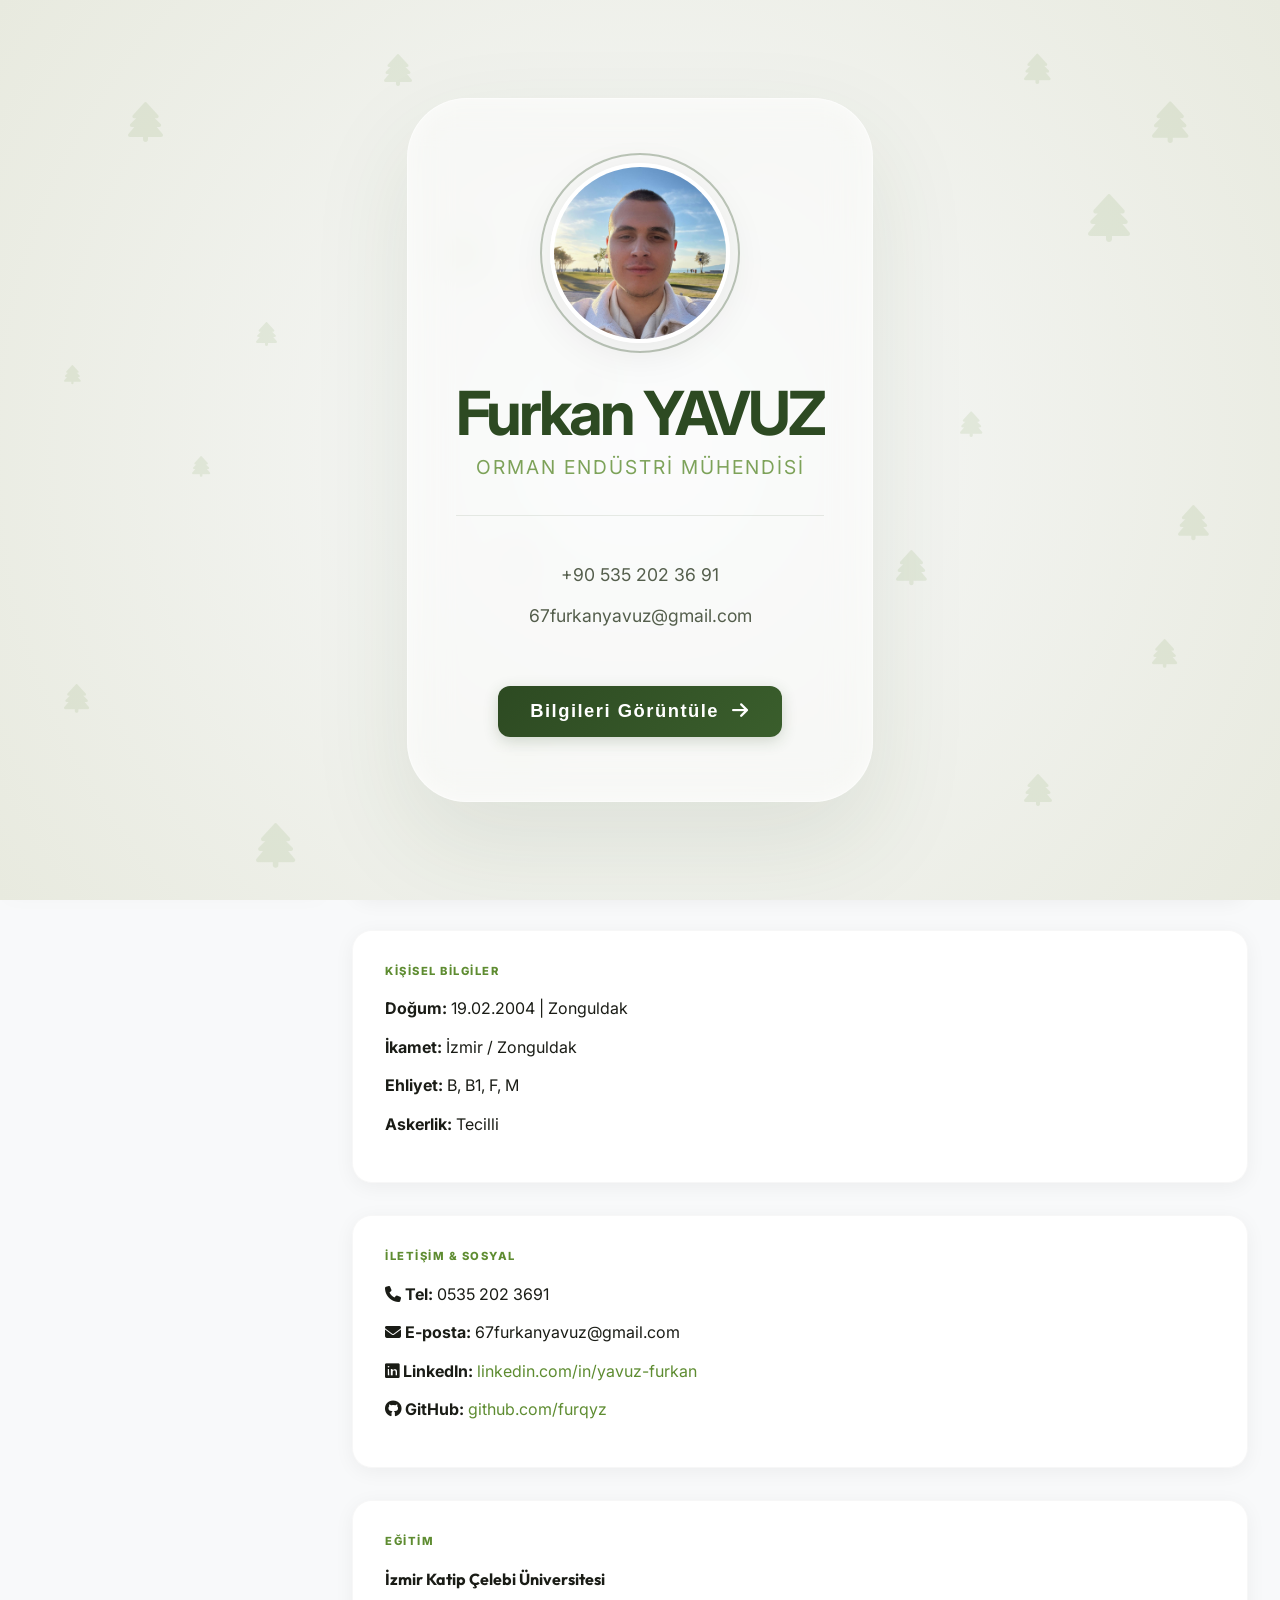
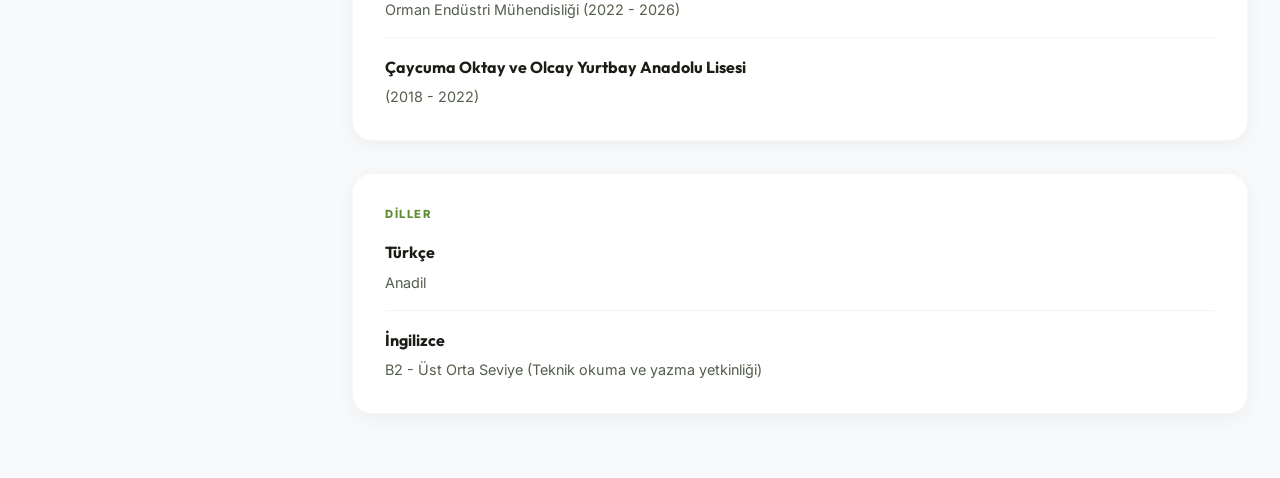
==== commit 81451f49: "Mezuniyet bilgisi ve yeni CV PDF'i güncellendi" ====
--- a/CV sitesi/index.html
+++ b/CV sitesi/index.html
@@ -39,7 +39,7 @@
         </div>
         <div class="splash-content">
             <div class="splash-photo-container">
-                <img src="profile.jpg" alt="Furkan YAVUZ" class="splash-photo">
+                <img src="profile.jpg?v=2" alt="Furkan YAVUZ" class="splash-photo">
             </div>
             <h1 class="splash-name">Furkan YAVUZ</h1>
             <p class="splash-tagline" data-i18n="profile_title">Orman Endüstri Mühendisi</p>
@@ -65,7 +65,7 @@
         <nav class="sidebar">
             <div class="sidebar-content">
                 <div class="profile-section">
-                    <img src="profile.jpg" alt="Furkan YAVUZ" class="profile-img"
+                    <img src="profile.jpg?v=2" alt="Furkan YAVUZ" class="profile-img"
                         onerror="this.src='https://ui-avatars.com/api/?name=Furkan+YAVUZ&background=354024&color=E5D7C4&size=128'">
                     <h1 class="profile-name">Furkan YAVUZ</h1>
                     <p class="profile-title" data-i18n="profile_title">Orman Endüstri Mühendisi</p>
@@ -102,7 +102,7 @@
                             </a>
                         </div>
                     </div>
-                    <a href="cv.pdf" class="btn btn-cv" download>
+                    <a href="Furkan YAVUZ  CV .pdf" class="btn btn-cv" download="Furkan YAVUZ  CV .pdf">
                         <i class="fas fa-download"></i> &nbsp; <span data-i18n="btn_cv">CV İndir</span>
                     </a>
                 </div>
@@ -119,10 +119,10 @@
                         data-i18n="bio_heading">Ben Kimim</h3>
                     <p data-i18n="bio_p1">Ben Furkan YAVUZ. 2004 yılında Zonguldak’ın Çaycuma ilçesinde doğdum. Lise
                         eğitimimi Zonguldak’ta
-                        tamamladıktan sonra üniversite eğitimi için İzmir’e yerleştim ve şu an İzmir Katip Çelebi
-                        Üniversitesi'nde Orman Endüstri Mühendisliği lisans sürecime devam ediyorum. Bu süreci sadece
+                        tamamladıktan sonra üniversite eğitimi için İzmir’e yerleştim ve İzmir Katip Çelebi
+                        Üniversitesi Orman Endüstri Mühendisliği bölümünden başarıyla mezun oldum. Bu süreci sadece
                         akademik bir yolculuk olarak değil; bitmek bilmeyen bir öğrenme tutkusu ve girişimcilik serüveni
-                        olarak tanımlıyorum. 4 yıllık öğrencilik hayatım boyunca, sınırları zorlayan pek çok farklı
+                        olarak tanımlıyorum. 4 yıllık lisans hayatım boyunca, sınırları zorlayan pek çok farklı
                         disiplinde kendimi denemekten ve yeni alanlara atılmaktan asla çekinmedim. Yazılımdan finansal
                         analizlere, e-ticaret operasyonlarından TÜBİTAK 2209-A projelerine kadar uzanan bu süreçte;
                         500.000’den fazla kullanıcıya ulaşan projeler
@@ -377,7 +377,7 @@
         </main>
     </div>
 
-    <script src="script.js"></script>
+    <script src="script.js?v=2"></script>
 </body>
 
 </html>
--- a/CV sitesi/style.css
+++ b/CV sitesi/style.css
@@ -330,6 +330,9 @@
     border: 4px solid var(--pure-white);
     box-shadow: var(--shadow-premium);
     object-fit: cover;
+    image-rendering: -webkit-optimize-contrast;
+    backface-visibility: hidden;
+    transform: translateZ(0);
 }
 
 .splash-name {
@@ -563,6 +566,9 @@
     margin-bottom: var(--spacing-sm);
     box-shadow: var(--shadow-premium);
     border: 4px solid var(--off-white);
+    image-rendering: -webkit-optimize-contrast;
+    backface-visibility: hidden;
+    transform: translateZ(0);
 }
 
 .profile-name {
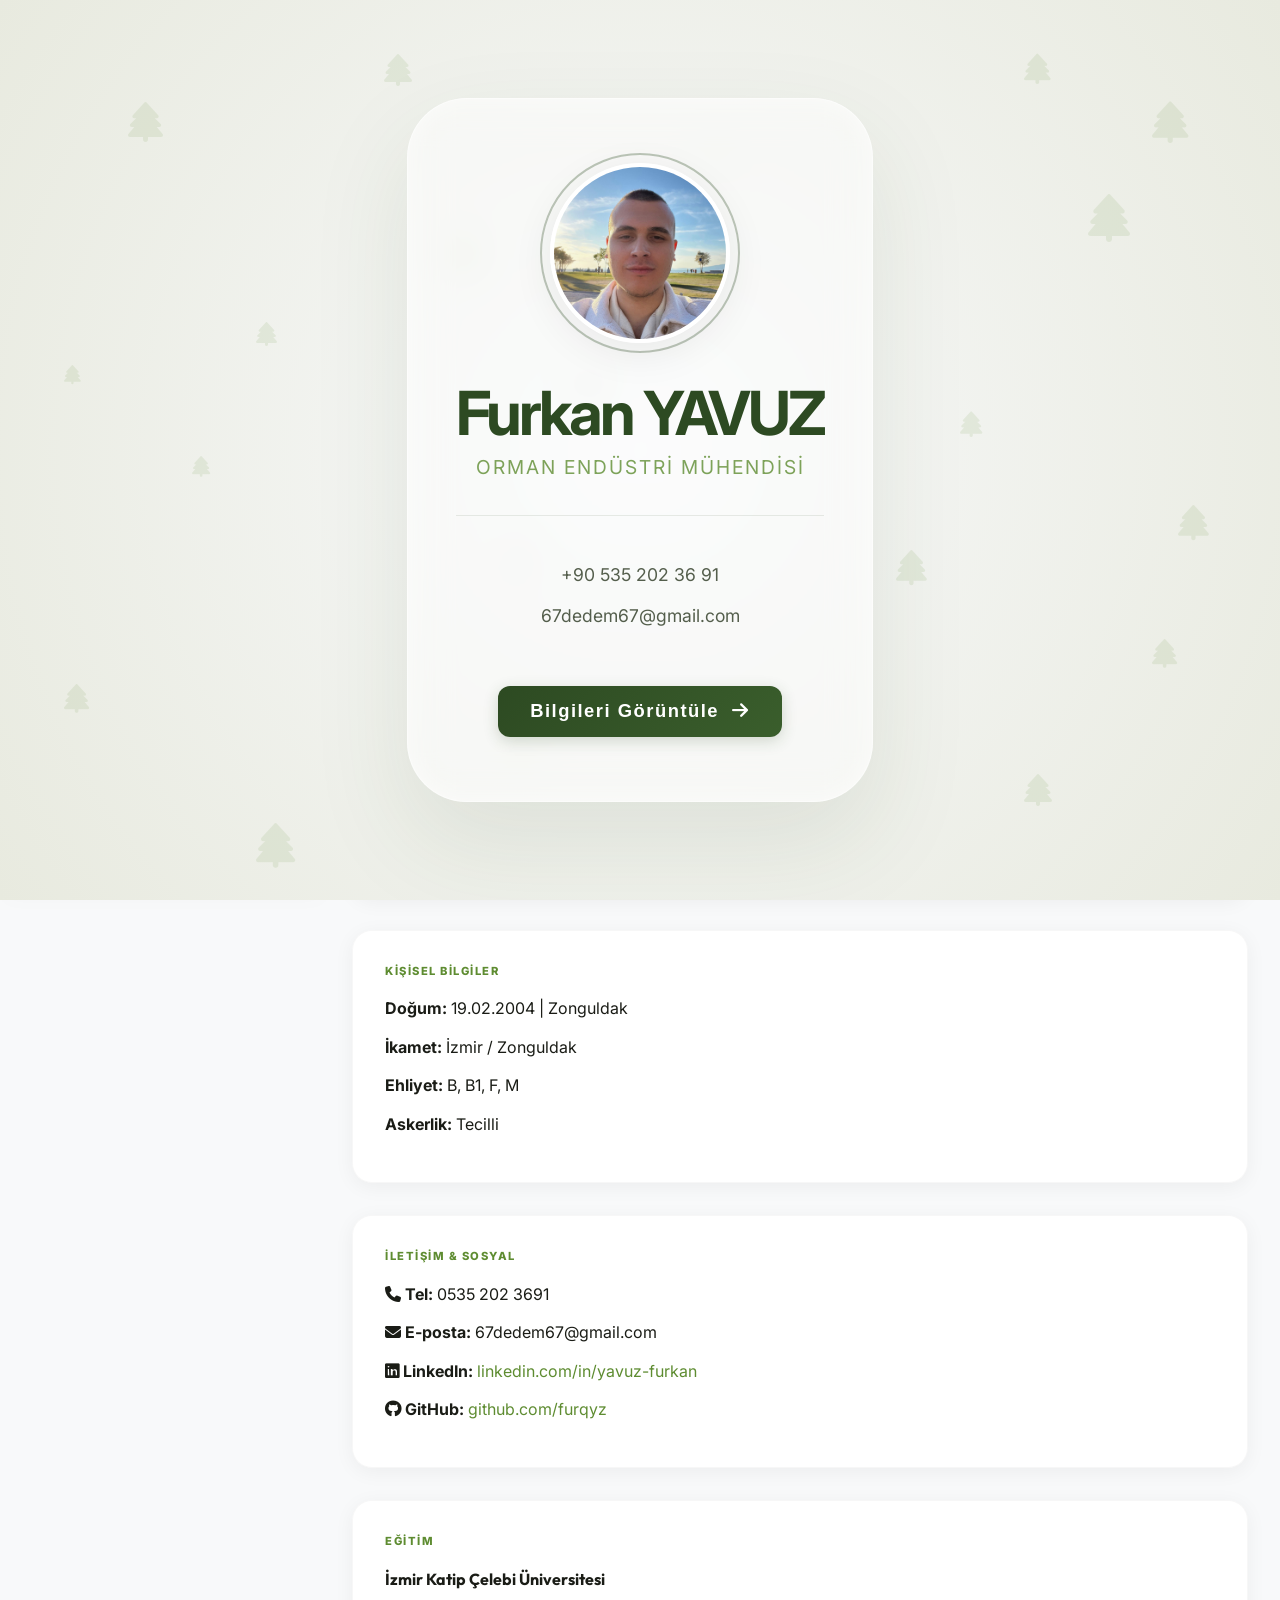
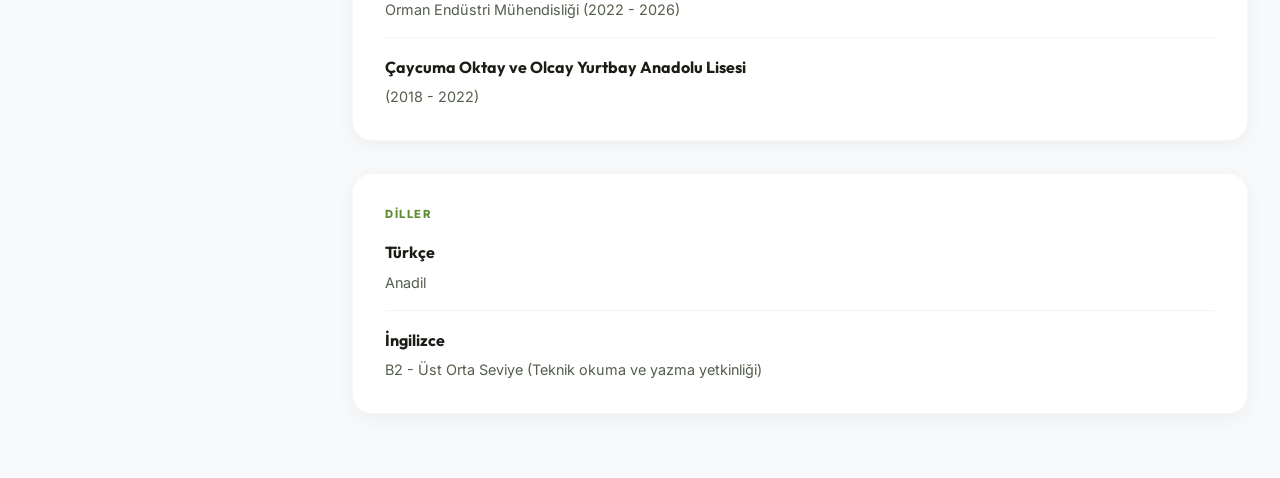
==== commit d410742d: "Bana Ulas bolumune Gmail butonu eklendi ve e-posta guncellendi" ====
--- a/CV sitesi/index.html
+++ b/CV sitesi/index.html
@@ -45,7 +45,7 @@
             <p class="splash-tagline" data-i18n="profile_title">Orman Endüstri Mühendisi</p>
             <div class="splash-info">
                 <p>+90 535 202 36 91</p>
-                <p>67furkanyavuz@gmail.com</p>
+                <p>67dedem67@gmail.com</p>
             </div>
             <button id="enterBtn" class="btn btn-enter">
                 Bilgileri Görüntüle &nbsp; <i class="fas fa-arrow-right"></i>
@@ -93,6 +93,9 @@
                             <a href="https://wa.me/905352023691" class="btn btn-sm btn-wa" target="_blank"
                                 title="WhatsApp'tan Mesaj At">
                                 <i class="fab fa-whatsapp"></i>
+                            </a>
+                            <a href="mailto:67dedem67@gmail.com" class="btn btn-sm btn-gmail" title="Gmail'den Yaz">
+                                <i class="fas fa-envelope"></i>
                             </a>
                             <a href="tel:+905352023691" class="btn btn-sm btn-call" title="Ara">
                                 <i class="fas fa-phone"></i>
@@ -175,7 +178,7 @@
                             <li style="margin-bottom: 0.8rem;"><strong><i class="fas fa-phone"></i> Tel:</strong> 0535
                                 202 3691</li>
                             <li style="margin-bottom: 0.8rem;"><strong><i class="fas fa-envelope"></i> E-posta:</strong>
-                                67furkanyavuz@gmail.com</li>
+                                67dedem67@gmail.com</li>
                             <li style="margin-bottom: 0.8rem;"><strong><i class="fas fa-brands fa-linkedin"></i>
                                     LinkedIn:</strong> <a href="https://linkedin.com/in/yavuz-furkan" target="_blank"
                                     style="color: var(--forest-light);">linkedin.com/in/yavuz-furkan</a></li>
@@ -215,79 +218,76 @@
             <section id="projeler">
                 <h2 class="section-title" data-i18n="projects_title">Proje Deneyimlerim</h2>
                 <div class="card-grid">
+                    <!-- 1. TÜBİTAK 2209-A -->
+                    <div class="card">
+                        <span class="card-tag">Araştırma & Geliştirme</span>
+                        <h3>TÜBİTAK 2209-A Araştırma Projesi</h3>
+                        <span class="card-date">2025 – 2026</span>
+                        <p>Sürdürülebilir malzeme geliştirme üzerine deneysel tasarım, süreç planlama ve raporlama adımlarını yürütüyorum.</p>
+                    </div>
+
+                    <!-- 2. Finans & Portföy Yönetimi -->
+                    <div class="card">
+                        <span class="card-tag">Finans & Analiz</span>
+                        <h3>Finans & Portföy Yönetimi</h3>
+                        <span class="card-date">2022 – 2026</span>
+                        <p>BIST ve ABD borsalarında aktif portföy yönetimi ile finansal analiz/topluluk paylaşımları yaptım.</p>
+                    </div>
+
+                    <!-- 3. Dijital & Fiziksel Ürün Operasyonları -->
                     <div class="card">
                         <span class="card-tag" data-i18n="tag_ops">Operasyon & Satış</span>
                         <h3 data-i18n="proj_ops_title">Dijital & Fiziksel Ürün Operasyonları</h3>
-                        <span class="card-date" data-i18n="date_present">Mart 2021 – Hâlen</span>
-                        <p data-i18n="proj_ops_desc">Lisans, yazılım ve fiziksel ürünlerin tedarik, satış ve satış
-                            sonrası destek süreçlerini yürütüyorum. Ödeme sistemleri entegrasyonu ve müşteri deneyimi
-                            süreçlerini bireysel olarak yönetmekteyim.</p>
-                    </div>
+                        <span class="card-date" data-i18n="date_present">2021 – 2026</span>
+                        <p data-i18n="proj_ops_desc">Lisans, yazılım ve fiziksel ürünlerin tedarik, satış ve ödeme süreçlerini uçtan uca yönetiyorum.</p>
+                    </div>
+
+                    <!-- 4. Saha Organizasyon & Etkinlik Yönetimi -->
+                    <div class="card">
+                        <span class="card-tag">Organizasyon</span>
+                        <h3>Saha Organizasyon & Etkinlik Yönetimi</h3>
+                        <span class="card-date">2024</span>
+                        <p>VAR destekli, ödüllü futbol turnuvasının sponsorluk, bütçe ve saha koordinasyonunu yönettim.</p>
+                    </div>
+
+                    <!-- 5. Butik Üretim & E-Ticaret Girişimi -->
+                    <div class="card">
+                        <span class="card-tag">Girişimcilik</span>
+                        <h3>Butik Üretim & E-Ticaret Girişimi</h3>
+                        <span class="card-date">2023 – 2024</span>
+                        <p>Mum üretiminden marka kimliği, paketleme ve dijital pazarlamaya kadar tüm satış sürecini yönettim.</p>
+                    </div>
+
+                    <!-- 6. Yazılım & Bot Geliştirme -->
+                    <div class="card">
+                        <span class="card-tag" data-i18n="tag_software">Yazılım Geliştirme</span>
+                        <h3 data-i18n="proj_bot_title">Yazılım & Bot Geliştirme</h3>
+                        <span class="card-date">2020 – 2023</span>
+                        <p data-i18n="proj_bot_desc">500.000+ kullanıcıya ulaşan yüksek etkileşimli Discord botları geliştirdim ve ticarileştirdim.</p>
+                    </div>
+
+                    <!-- 7. Grafik Tasarım & Dijital İçerik Üretimi -->
+                    <div class="card">
+                        <span class="card-tag" data-i18n="tag_design">Tasarım & İçerik</span>
+                        <h3 data-i18n="proj_design_title">Grafik Tasarım & Dijital İçerik Üretimi</h3>
+                        <span class="card-date">2018 – 2022</span>
+                        <p data-i18n="proj_design_desc">Sosyal medya markaları için logo, görsel tasarım ve video kurgu süreçlerini üstlendim.</p>
+                    </div>
+
+                    <!-- 8. Uluslararası Ürün Tedarik & Satış Operasyonu -->
                     <div class="card">
                         <span class="card-tag" data-i18n="tag_trade">Ticaret & Tedarik</span>
                         <h3 data-i18n="proj_trade_title">Uluslararası Ürün Tedarik & Satış Operasyonu</h3>
                         <span class="card-date">2024</span>
-                        <p data-i18n="proj_trade_desc">Yurtdışından ürün tedarik edip (oyun konsolu ve aksesuarları)
-                            online ve fiziksel dağıtım kanalları üzerinden 250’den fazla satış işlemini uçtan uca
-                            yönettim.</p>
-                    </div>
+                        <p data-i18n="proj_trade_desc">Yurtdışından ürün tedarik edip (oyun konsolu ve aksesuarları) online ve fiziksel dağıtım kanalları üzerinden 250’den fazla satış işlemini uçtan uca yönettim.</p>
+                    </div>
+
+                    <!-- 9. Yazılım & Web Geliştirme -->
                     <div class="card">
                         <span class="card-tag" data-i18n="tag_hobby">Yazılım & Tasarım</span>
                         <h3 data-i18n="proj_web_title">Yazılım & Web Geliştirme (Hobi)</h3>
                         <span class="card-date" data-i18n="date_constant">Sürekli Gelişim</span>
-                        <p data-i18n="proj_web_desc">Kullanıcı ihtiyaçlarına yönelik basit çaplı uygulama geliştirme
-                            çalışmaları yürütüyor ve modern arayüz tasarımlarına sahip web siteleri hazırlıyorum.</p>
-                    </div>
-                    <div class="card">
-                        <span class="card-tag">Akademik Araştırma</span>
-                        <h3>TÜBİTAK 2209-A Araştırma Projesi</h3>
-                        <span class="card-date">Kasım 2025 – Hâlen</span>
-                        <p>Sürdürülebilir malzeme geliştirme üzerine odaklanan projenin; deneysel tasarım, uygulama ve
-                            raporlama aşamalarında aktif rol aldım.</p>
-                    </div>
-                    <div class="card">
-                        <span class="card-tag">Organizasyon</span>
-                        <h3>Saha Organizasyon & Etkinlik Yönetimi</h3>
-                        <span class="card-date">Haziran 2024</span>
-                        <p>VAR sistemi destekli, ödüllü futbol turnuvasının tüm operasyonel süreçlerini yönettim.
-                            Sponsorluk görüşmeleri, bütçe yönetimi ve saha koordinasyonunu üstlendim.</p>
-                    </div>
-                    <div class="card">
-                        <span class="card-tag">Girişimcilik</span>
-                        <h3>Butik Mum Üretim & E-Ticaret Girişimi</h3>
-                        <span class="card-date">Eylül 2023 – Mart 2024</span>
-                        <p>Atölye aşamasında ürünlerin bizzat üretimini, formülasyonunu ve tasarımını gerçekleştirerek;
-                            paketlemeden dijital pazarlamaya kadar tüm e-ticaret operasyonlarını uçtan uca yönettim.</p>
-                    </div>
-                    <div class="card">
-                        <span class="card-tag">Finans & Analiz</span>
-                        <h3>Borsa ve Finans Yönetimi</h3>
-                        <span class="card-date">Ekim 2022 – Hâlen</span>
-                        <p>BIST ve ABD borsalarında aktif işlem yaparak portföy yönetimi gerçekleştiriyorum. Finansal
-                            okuryazarlık kapsamında teknik analiz paylaşımları yapıyorum.</p>
-                    </div>
-                    <div class="card">
-                        <span class="card-tag" data-i18n="tag_ecommerce">E-Ticaret Girişimi</span>
-                        <h3 data-i18n="proj_ecomm2_title">E-Ticaret & Perakende Girişimi</h3>
-                        <span class="card-date">2022</span>
-                        <p data-i18n="proj_ecomm2_desc">Online ayakkabı satış mağazası kurulumu kapsamında pazar
-                            araştırması ve operasyonel planlama süreçlerini tamamladım.</p>
-                    </div>
-                    <div class="card">
-                        <span class="card-tag" data-i18n="tag_software">Yazılım Geliştirme</span>
-                        <h3 data-i18n="proj_bot_title">Yazılım & Bot Geliştirme</h3>
-                        <span class="card-date">Haziran 2020 – Ocak 2023</span>
-                        <p data-i18n="proj_bot_desc">Node.js kullanarak 500.000’den fazla kullanıcıya hizmet veren
-                            Discord botları
-                            geliştirdim. Ayrıca, üçüncü kişilere özel botlar tasarlayarak ticari satış operasyonlarını
-                            yönettim.</p>
-                    </div>
-                    <div class="card">
-                        <span class="card-tag" data-i18n="tag_design">Tasarım & İçerik</span>
-                        <h3 data-i18n="proj_design_title">Grafik Tasarım & İçerik Üretimi</h3>
-                        <span class="card-date">Temmuz 2018 – Haziran 2022</span>
-                        <p data-i18n="proj_design_desc">Sosyal medya platformları için profesyonel içerik üretimi, logo
-                            tasarımı ve video kurgusu süreçlerini yönettim.</p>
+                        <p data-i18n="proj_web_desc">Kullanıcı ihtiyaçlarına yönelik basit çaplı uygulama geliştirme çalışmaları yürütüyor ve modern arayüz tasarımlarına sahip web siteleri hazırlıyorum.</p>
                     </div>
                 </div>
             </section>
--- a/CV sitesi/style.css
+++ b/CV sitesi/style.css
@@ -847,9 +847,10 @@
     box-shadow: 0 4px 15px rgba(76, 217, 100, 0.2);
 }
 
-.btn-mail {
-    background: linear-gradient(135deg, #2196F3, #1976D2);
-    box-shadow: 0 4px 15px rgba(33, 150, 243, 0.2);
+.btn-mail,
+.btn-gmail {
+    background: linear-gradient(135deg, #EA4335, #C5221F);
+    box-shadow: 0 4px 15px rgba(234, 67, 53, 0.25);
 }
 
 .btn-vcard {
